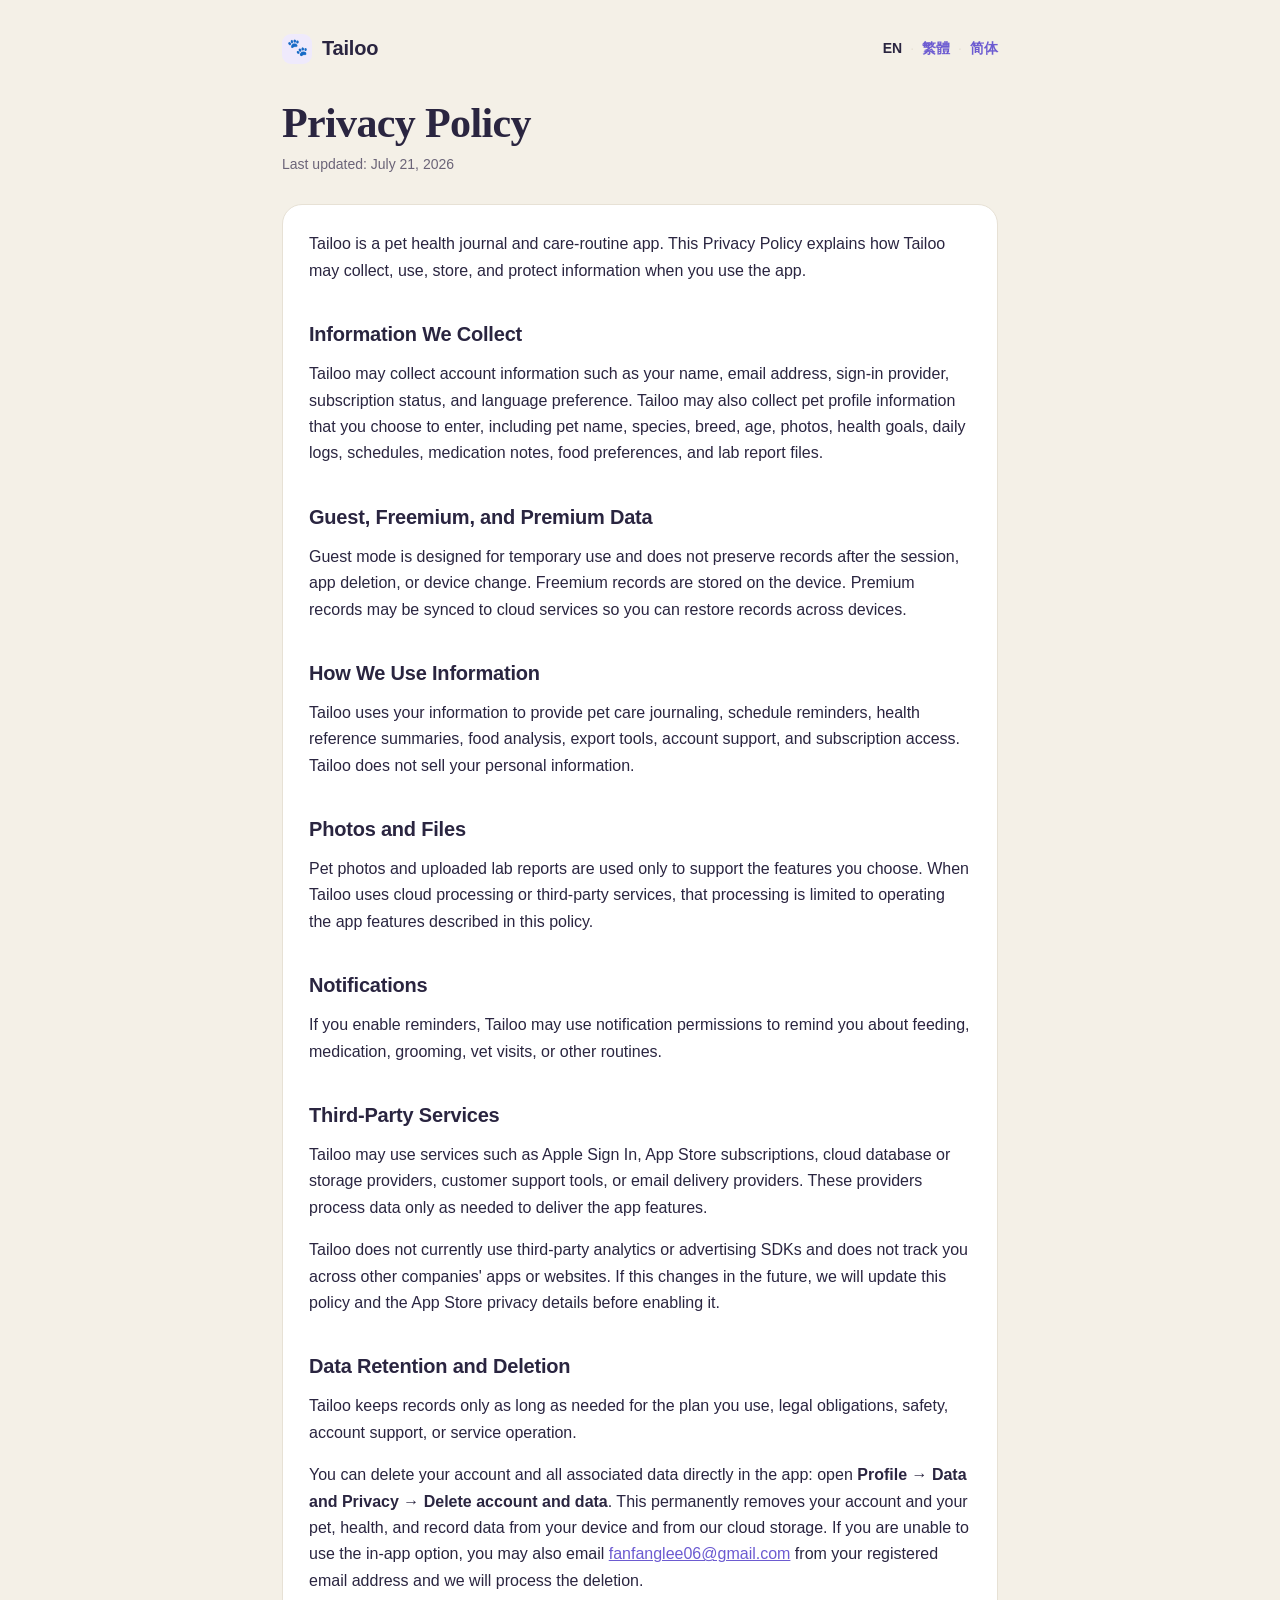
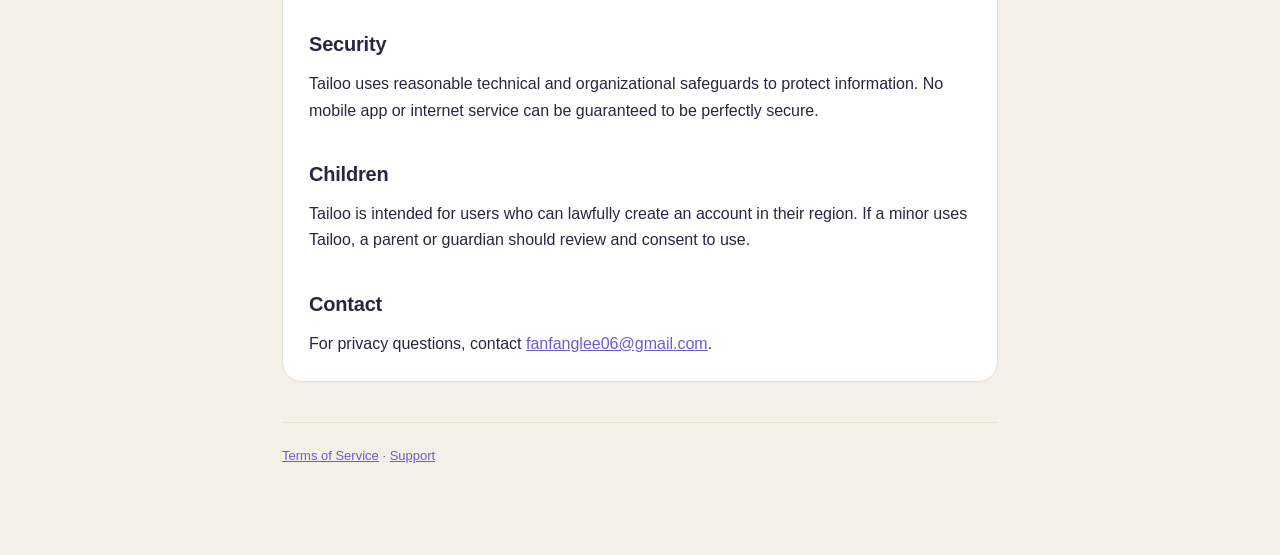
==== en/privacy.html @ 073a435c "Add files via upload" ====
<!DOCTYPE html>
<html lang="en">
<head>
<meta charset="utf-8">
<meta name="viewport" content="width=device-width, initial-scale=1">
<title>Privacy Policy — Tailoo</title>
<meta name="description" content="Tailoo Privacy Policy — how the pet health journal app collects, uses, stores, and protects information.">
<link rel="stylesheet" href="../assets/style.css">
</head>
<body>
<main class="wrap">
  <div class="topbar">
    <a class="brand" href="../index.html"><span class="paw">🐾</span> Tailoo</a>
    <nav class="langnav"><a class="active">EN</a><span class="sep">·</span><a href="../zh-Hant/privacy.html">繁體</a><span class="sep">·</span><a href="../zh-Hans/privacy.html">简体</a></nav>
  </div>

  <h1>Privacy Policy</h1>
  <p class="updated">Last updated: July 21, 2026</p>

  <div class="card">
    <p>Tailoo is a pet health journal and care‑routine app. This Privacy Policy explains how Tailoo may collect, use, store, and protect information when you use the app.</p>

    <h2>Information We Collect</h2>
    <p>Tailoo may collect account information such as your name, email address, sign‑in provider, subscription status, and language preference. Tailoo may also collect pet profile information that you choose to enter, including pet name, species, breed, age, photos, health goals, daily logs, schedules, medication notes, food preferences, and lab report files.</p>

    <h2>Guest, Freemium, and Premium Data</h2>
    <p>Guest mode is designed for temporary use and does not preserve records after the session, app deletion, or device change. Freemium records are stored on the device. Premium records may be synced to cloud services so you can restore records across devices.</p>

    <h2>How We Use Information</h2>
    <p>Tailoo uses your information to provide pet care journaling, schedule reminders, health reference summaries, food analysis, export tools, account support, and subscription access. Tailoo does not sell your personal information.</p>

    <h2>Photos and Files</h2>
    <p>Pet photos and uploaded lab reports are used only to support the features you choose. When Tailoo uses cloud processing or third‑party services, that processing is limited to operating the app features described in this policy.</p>

    <h2>Notifications</h2>
    <p>If you enable reminders, Tailoo may use notification permissions to remind you about feeding, medication, grooming, vet visits, or other routines.</p>

    <h2>Third‑Party Services</h2>
    <p>Tailoo may use services such as Apple Sign In, App Store subscriptions, cloud database or storage providers, customer support tools, or email delivery providers. These providers process data only as needed to deliver the app features.</p>
    <p>Tailoo does not currently use third‑party analytics or advertising SDKs and does not track you across other companies' apps or websites. If this changes in the future, we will update this policy and the App Store privacy details before enabling it.</p>

    <h2>Data Retention and Deletion</h2>
    <p>Tailoo keeps records only as long as needed for the plan you use, legal obligations, safety, account support, or service operation.</p>
    <p>You can delete your account and all associated data directly in the app: open <strong>Profile → Data and Privacy → Delete account and data</strong>. This permanently removes your account and your pet, health, and record data from your device and from our cloud storage. If you are unable to use the in‑app option, you may also email <a href="mailto:fanfanglee06@gmail.com">fanfanglee06@gmail.com</a> from your registered email address and we will process the deletion.</p>

    <h2>Security</h2>
    <p>Tailoo uses reasonable technical and organizational safeguards to protect information. No mobile app or internet service can be guaranteed to be perfectly secure.</p>

    <h2>Children</h2>
    <p>Tailoo is intended for users who can lawfully create an account in their region. If a minor uses Tailoo, a parent or guardian should review and consent to use.</p>

    <h2>Contact</h2>
    <p>For privacy questions, contact <a href="mailto:fanfanglee06@gmail.com">fanfanglee06@gmail.com</a>.</p>
  </div>

  <div class="footer">
    <p><a href="terms.html">Terms of Service</a> · <a href="support.html">Support</a></p>
  </div>
</main>
</body>
</html>
---- assets/style.css ----
:root {
  --bg: #f4f0e7;
  --card: #ffffff;
  --ink: #2a2540;
  --muted: #6b6478;
  --accent: #6c5bd1;
  --accent-soft: #efeafc;
  --line: #e7e1d5;
  --radius: 20px;
  --maxw: 760px;
}

* { box-sizing: border-box; }

html { -webkit-text-size-adjust: 100%; }

body {
  margin: 0;
  background: var(--bg);
  color: var(--ink);
  font-family: -apple-system, BlinkMacSystemFont, "Segoe UI", Roboto,
    "Helvetica Neue", "PingFang TC", "Noto Sans TC", sans-serif;
  line-height: 1.65;
  -webkit-font-smoothing: antialiased;
}

.wrap {
  max-width: var(--maxw);
  margin: 0 auto;
  padding: 32px 22px 72px;
}

/* Brand header */
.brand {
  display: flex;
  align-items: center;
  gap: 10px;
  font-weight: 800;
  font-size: 20px;
  letter-spacing: -0.01em;
  color: var(--ink);
  text-decoration: none;
}
.brand .paw {
  width: 30px; height: 30px;
  display: grid; place-items: center;
  background: var(--accent-soft);
  border-radius: 9px;
  color: var(--accent);
  font-size: 17px;
}

.topbar {
  display: flex;
  align-items: center;
  justify-content: space-between;
  margin-bottom: 34px;
}
.back {
  color: var(--accent);
  text-decoration: none;
  font-weight: 600;
  font-size: 14px;
}
.back:hover { text-decoration: underline; }

/* Language switcher */
.langnav { font-size: 14px; color: var(--muted); display: flex; gap: 8px; align-items: center; }
.langnav a { color: var(--accent); text-decoration: none; font-weight: 600; }
.langnav a:hover { text-decoration: underline; }
.langnav a.active { color: var(--ink); text-decoration: none; cursor: default; }
.langnav .sep { color: var(--line); }

/* Landing language columns */
.langcol-title {
  font-size: 13px; font-weight: 700; letter-spacing: .04em;
  text-transform: uppercase; color: var(--muted); margin: 30px 0 10px;
}

/* Titles */
h1 {
  font-family: Georgia, "Times New Roman", "Songti TC", serif;
  font-size: clamp(30px, 6vw, 42px);
  line-height: 1.15;
  margin: 6px 0 6px;
  letter-spacing: -0.015em;
}
.updated {
  color: var(--muted);
  font-size: 14px;
  margin: 0 0 28px;
}
.lede {
  font-size: 18px;
  color: var(--muted);
  margin: 0 0 30px;
}

h2 {
  font-size: 20px;
  margin: 34px 0 10px;
  letter-spacing: -0.01em;
}

p { margin: 0 0 16px; }
a { color: var(--accent); }

/* Card */
.card {
  background: var(--card);
  border: 1px solid var(--line);
  border-radius: var(--radius);
  padding: 26px 26px 8px;
  box-shadow: 0 1px 0 rgba(42, 37, 64, 0.02);
}

/* Landing link cards */
.grid { display: grid; gap: 14px; margin-top: 8px; }
.linkcard {
  display: flex;
  align-items: center;
  justify-content: space-between;
  gap: 16px;
  background: var(--card);
  border: 1px solid var(--line);
  border-radius: var(--radius);
  padding: 20px 22px;
  text-decoration: none;
  color: var(--ink);
  transition: transform .12s ease, border-color .12s ease;
}
.linkcard:hover { transform: translateY(-1px); border-color: var(--accent); }
.linkcard .t { display: block; font-weight: 700; font-size: 17px; }
.linkcard .d { display: block; color: var(--muted); font-size: 14px; margin-top: 3px; }
.linkcard .arrow { color: var(--accent); font-size: 20px; }

/* Callout */
.note {
  background: var(--accent-soft);
  border-radius: 14px;
  padding: 16px 18px;
  color: #40357a;
  font-size: 15px;
  margin: 20px 0;
}

.footer {
  margin-top: 40px;
  padding-top: 22px;
  border-top: 1px solid var(--line);
  color: var(--muted);
  font-size: 13px;
}
.footer a { color: var(--accent); }

code, .mono {
  font-family: ui-monospace, SFMono-Regular, Menlo, monospace;
  background: rgba(108, 91, 209, 0.08);
  padding: 1px 6px;
  border-radius: 6px;
  font-size: 0.92em;
}
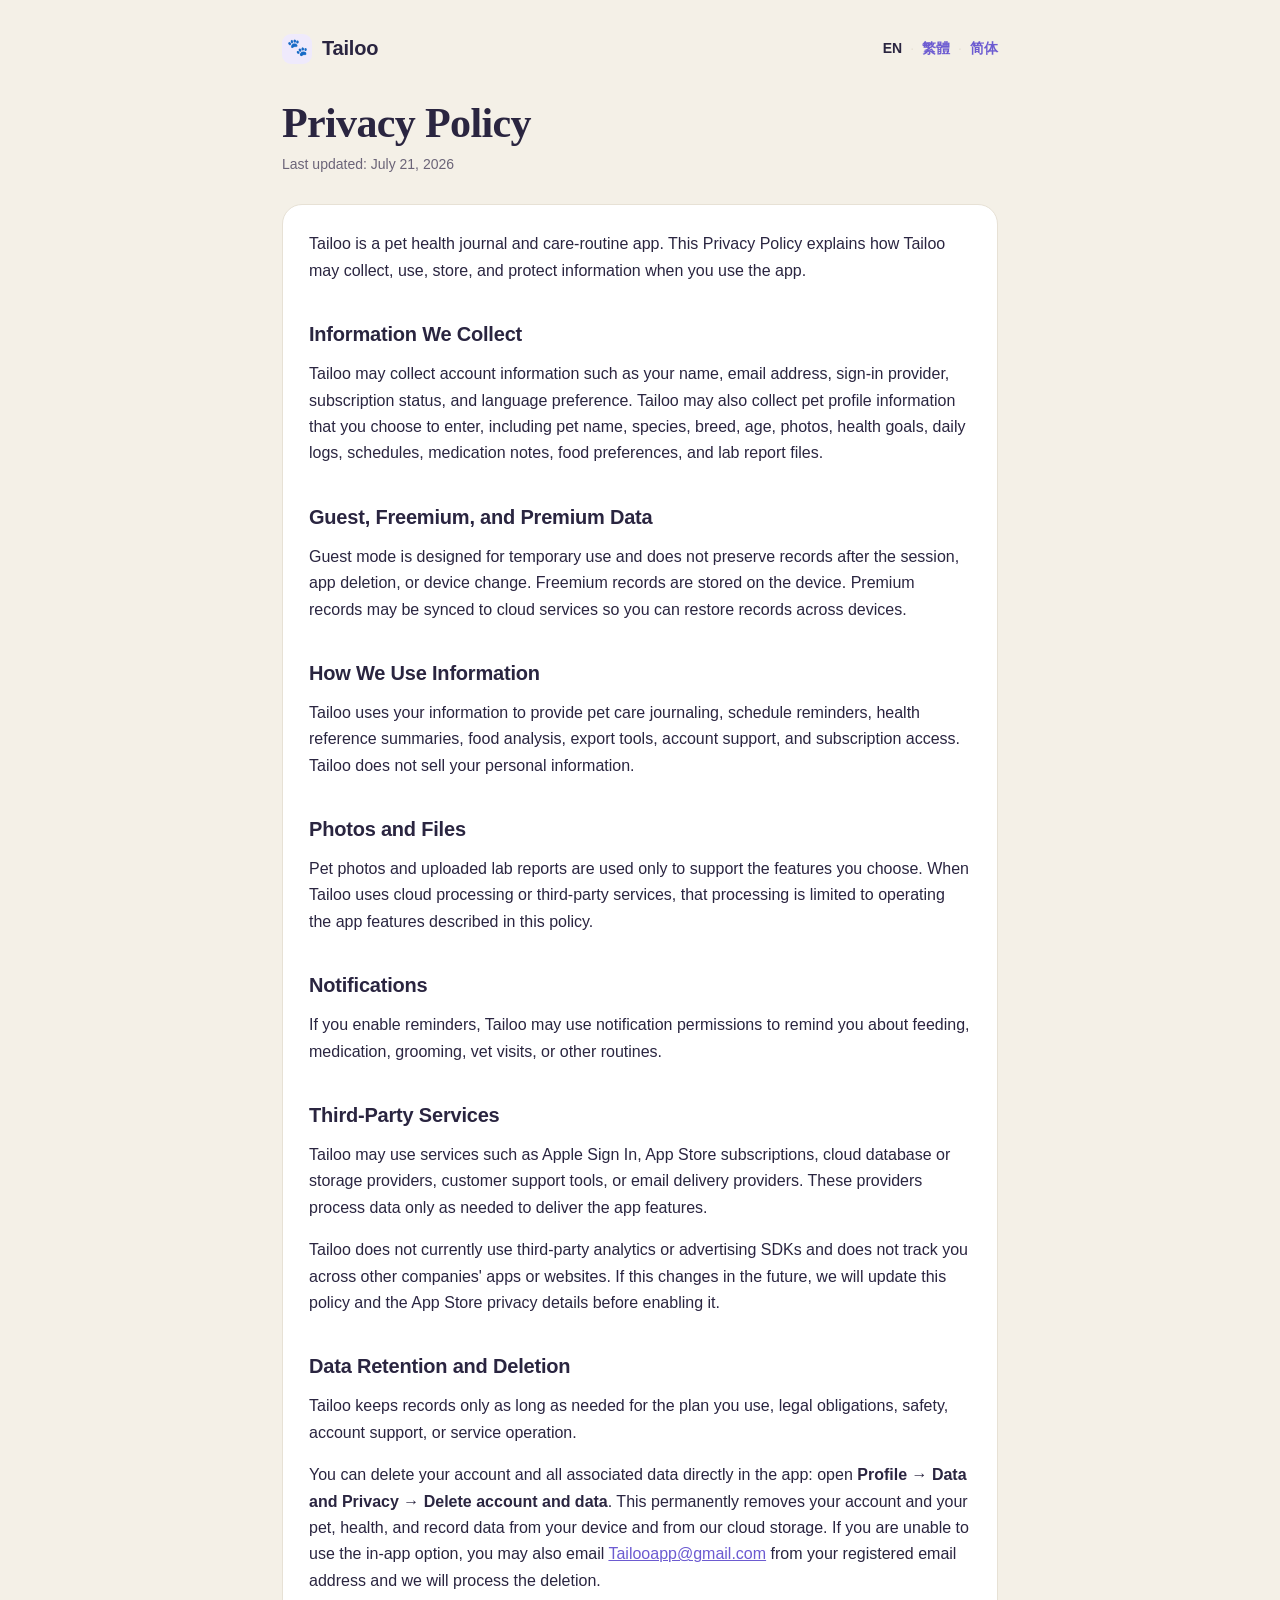
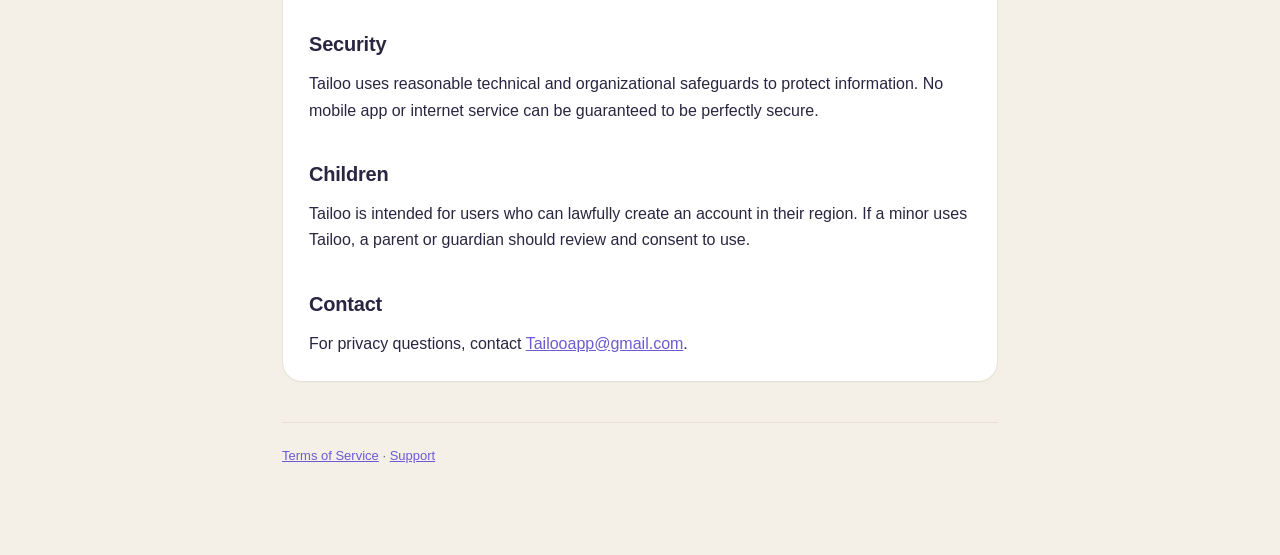
==== commit d1a9ccf9: "Switch contact address to Tailooapp@gmail.com" ====
--- a/en/privacy.html
+++ b/en/privacy.html
@@ -41,7 +41,7 @@
 
     <h2>Data Retention and Deletion</h2>
     <p>Tailoo keeps records only as long as needed for the plan you use, legal obligations, safety, account support, or service operation.</p>
-    <p>You can delete your account and all associated data directly in the app: open <strong>Profile → Data and Privacy → Delete account and data</strong>. This permanently removes your account and your pet, health, and record data from your device and from our cloud storage. If you are unable to use the in‑app option, you may also email <a href="mailto:fanfanglee06@gmail.com">fanfanglee06@gmail.com</a> from your registered email address and we will process the deletion.</p>
+    <p>You can delete your account and all associated data directly in the app: open <strong>Profile → Data and Privacy → Delete account and data</strong>. This permanently removes your account and your pet, health, and record data from your device and from our cloud storage. If you are unable to use the in‑app option, you may also email <a href="mailto:Tailooapp@gmail.com">Tailooapp@gmail.com</a> from your registered email address and we will process the deletion.</p>
 
     <h2>Security</h2>
     <p>Tailoo uses reasonable technical and organizational safeguards to protect information. No mobile app or internet service can be guaranteed to be perfectly secure.</p>
@@ -50,7 +50,7 @@
     <p>Tailoo is intended for users who can lawfully create an account in their region. If a minor uses Tailoo, a parent or guardian should review and consent to use.</p>
 
     <h2>Contact</h2>
-    <p>For privacy questions, contact <a href="mailto:fanfanglee06@gmail.com">fanfanglee06@gmail.com</a>.</p>
+    <p>For privacy questions, contact <a href="mailto:Tailooapp@gmail.com">Tailooapp@gmail.com</a>.</p>
   </div>
 
   <div class="footer">
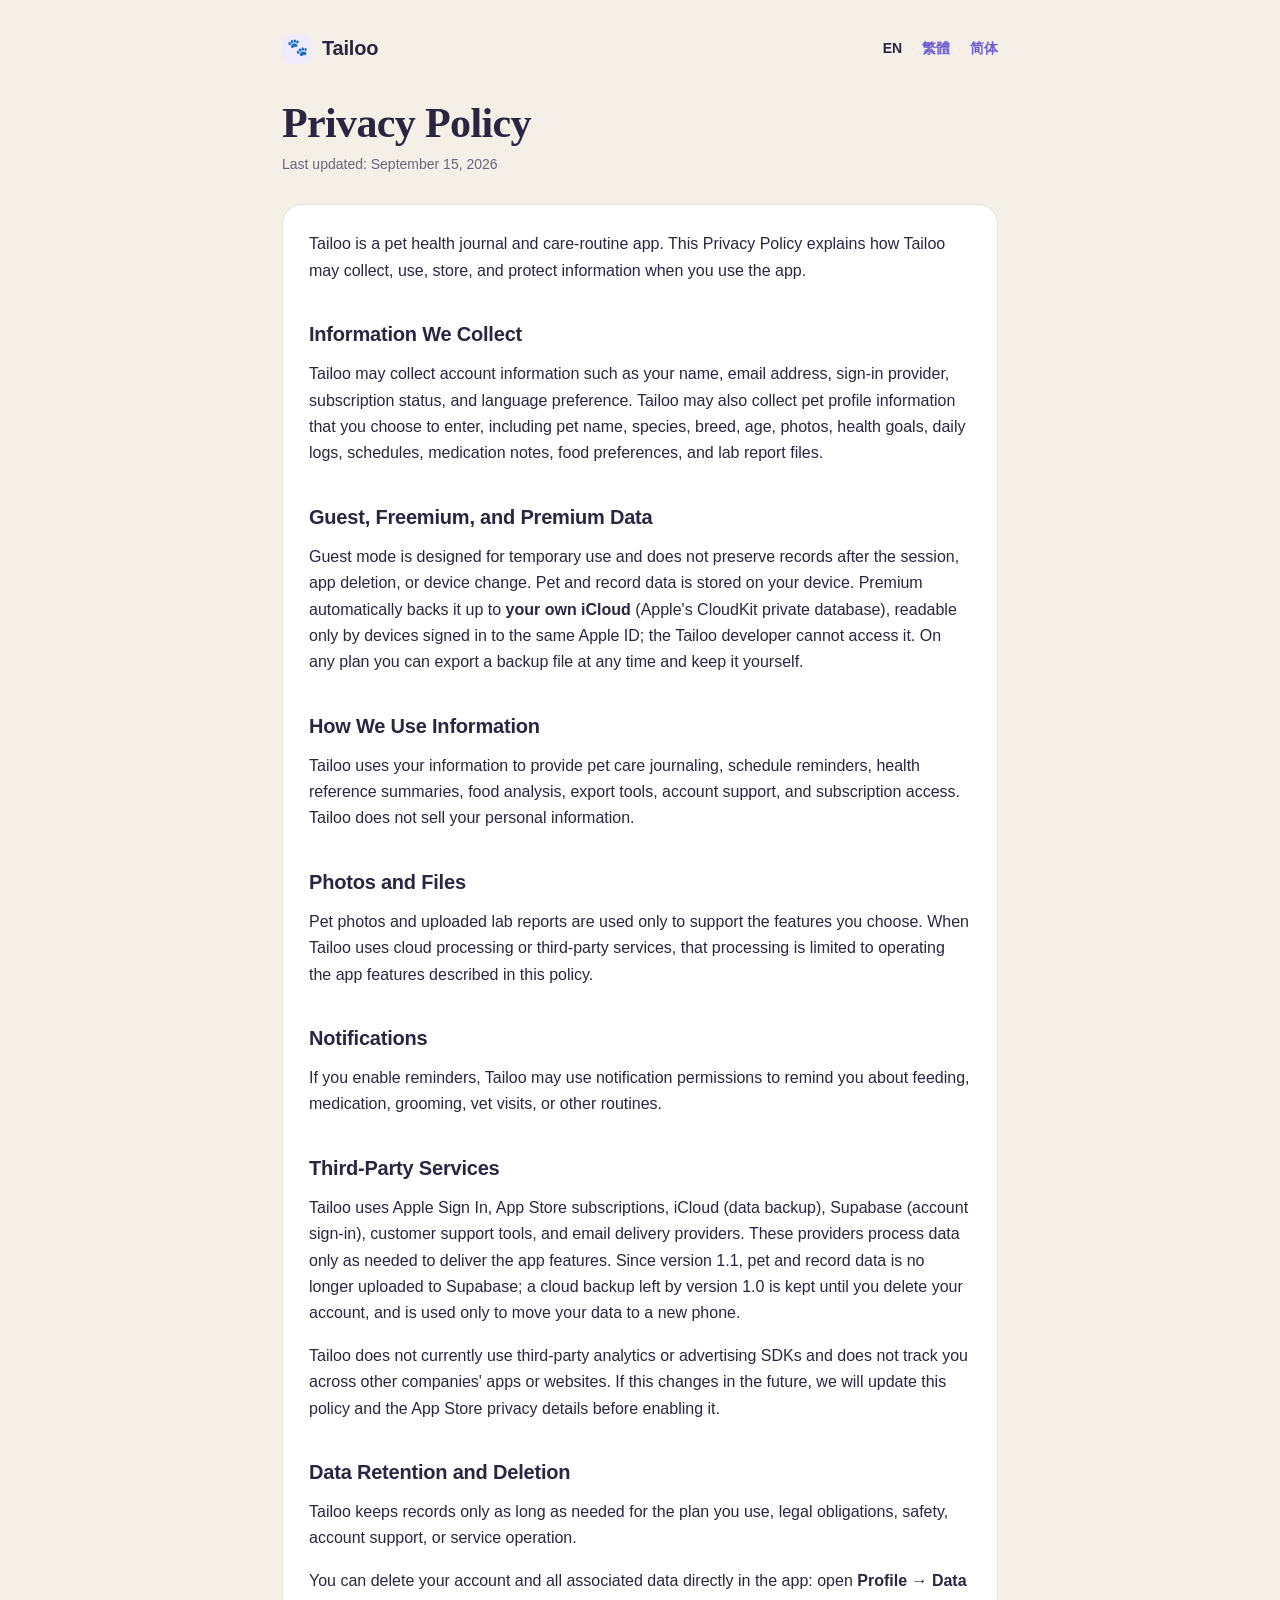
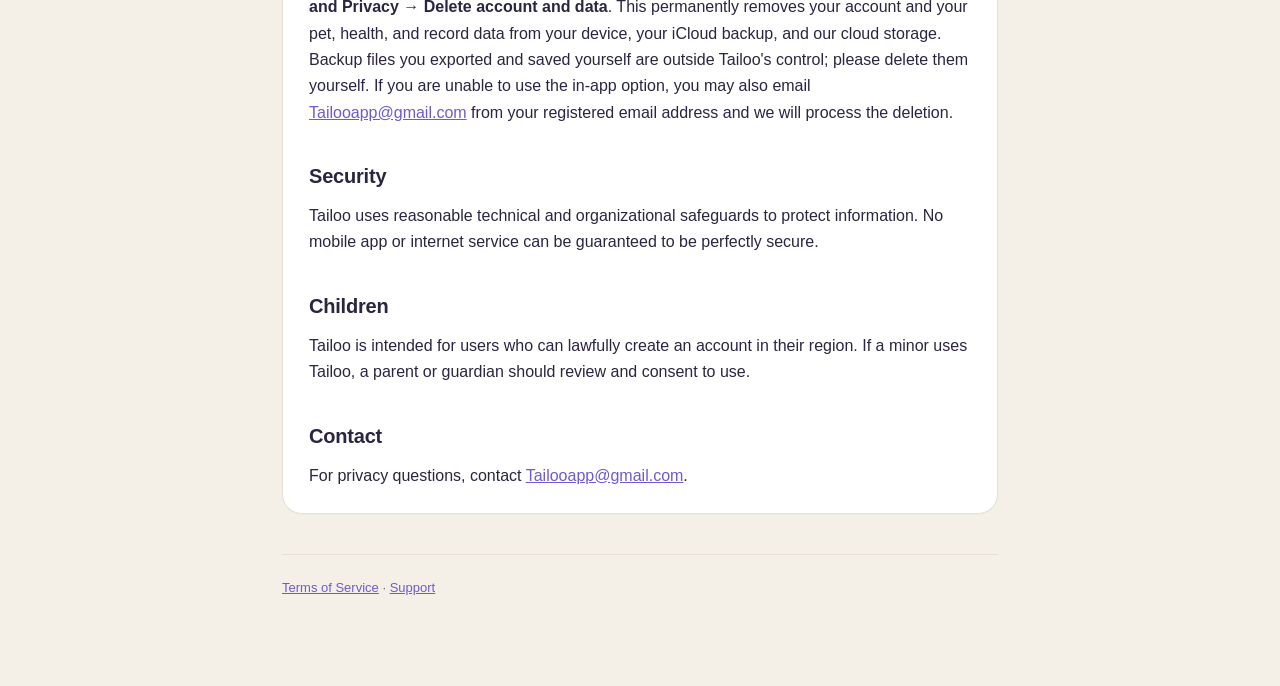
==== commit b94eb1dc: "Add files via upload" ====
--- a/en/privacy.html
+++ b/en/privacy.html
@@ -15,7 +15,7 @@
   </div>
 
   <h1>Privacy Policy</h1>
-  <p class="updated">Last updated: July 21, 2026</p>
+  <p class="updated">Last updated: September 15, 2026</p>
 
   <div class="card">
     <p>Tailoo is a pet health journal and care‑routine app. This Privacy Policy explains how Tailoo may collect, use, store, and protect information when you use the app.</p>
@@ -24,7 +24,7 @@
     <p>Tailoo may collect account information such as your name, email address, sign‑in provider, subscription status, and language preference. Tailoo may also collect pet profile information that you choose to enter, including pet name, species, breed, age, photos, health goals, daily logs, schedules, medication notes, food preferences, and lab report files.</p>
 
     <h2>Guest, Freemium, and Premium Data</h2>
-    <p>Guest mode is designed for temporary use and does not preserve records after the session, app deletion, or device change. Freemium records are stored on the device. Premium records may be synced to cloud services so you can restore records across devices.</p>
+    <p>Guest mode is designed for temporary use and does not preserve records after the session, app deletion, or device change. Pet and record data is stored on your device. Premium automatically backs it up to <strong>your own iCloud</strong> (Apple's CloudKit private database), readable only by devices signed in to the same Apple ID; the Tailoo developer cannot access it. On any plan you can export a backup file at any time and keep it yourself.</p>
 
     <h2>How We Use Information</h2>
     <p>Tailoo uses your information to provide pet care journaling, schedule reminders, health reference summaries, food analysis, export tools, account support, and subscription access. Tailoo does not sell your personal information.</p>
@@ -36,12 +36,12 @@
     <p>If you enable reminders, Tailoo may use notification permissions to remind you about feeding, medication, grooming, vet visits, or other routines.</p>
 
     <h2>Third‑Party Services</h2>
-    <p>Tailoo may use services such as Apple Sign In, App Store subscriptions, cloud database or storage providers, customer support tools, or email delivery providers. These providers process data only as needed to deliver the app features.</p>
+    <p>Tailoo uses Apple Sign In, App Store subscriptions, iCloud (data backup), Supabase (account sign-in), customer support tools, and email delivery providers. These providers process data only as needed to deliver the app features. Since version 1.1, pet and record data is no longer uploaded to Supabase; a cloud backup left by version 1.0 is kept until you delete your account, and is used only to move your data to a new phone.</p>
     <p>Tailoo does not currently use third‑party analytics or advertising SDKs and does not track you across other companies' apps or websites. If this changes in the future, we will update this policy and the App Store privacy details before enabling it.</p>
 
     <h2>Data Retention and Deletion</h2>
     <p>Tailoo keeps records only as long as needed for the plan you use, legal obligations, safety, account support, or service operation.</p>
-    <p>You can delete your account and all associated data directly in the app: open <strong>Profile → Data and Privacy → Delete account and data</strong>. This permanently removes your account and your pet, health, and record data from your device and from our cloud storage. If you are unable to use the in‑app option, you may also email <a href="mailto:Tailooapp@gmail.com">Tailooapp@gmail.com</a> from your registered email address and we will process the deletion.</p>
+    <p>You can delete your account and all associated data directly in the app: open <strong>Profile → Data and Privacy → Delete account and data</strong>. This permanently removes your account and your pet, health, and record data from your device, your iCloud backup, and our cloud storage. Backup files you exported and saved yourself are outside Tailoo's control; please delete them yourself. If you are unable to use the in‑app option, you may also email <a href="mailto:Tailooapp@gmail.com">Tailooapp@gmail.com</a> from your registered email address and we will process the deletion.</p>
 
     <h2>Security</h2>
     <p>Tailoo uses reasonable technical and organizational safeguards to protect information. No mobile app or internet service can be guaranteed to be perfectly secure.</p>
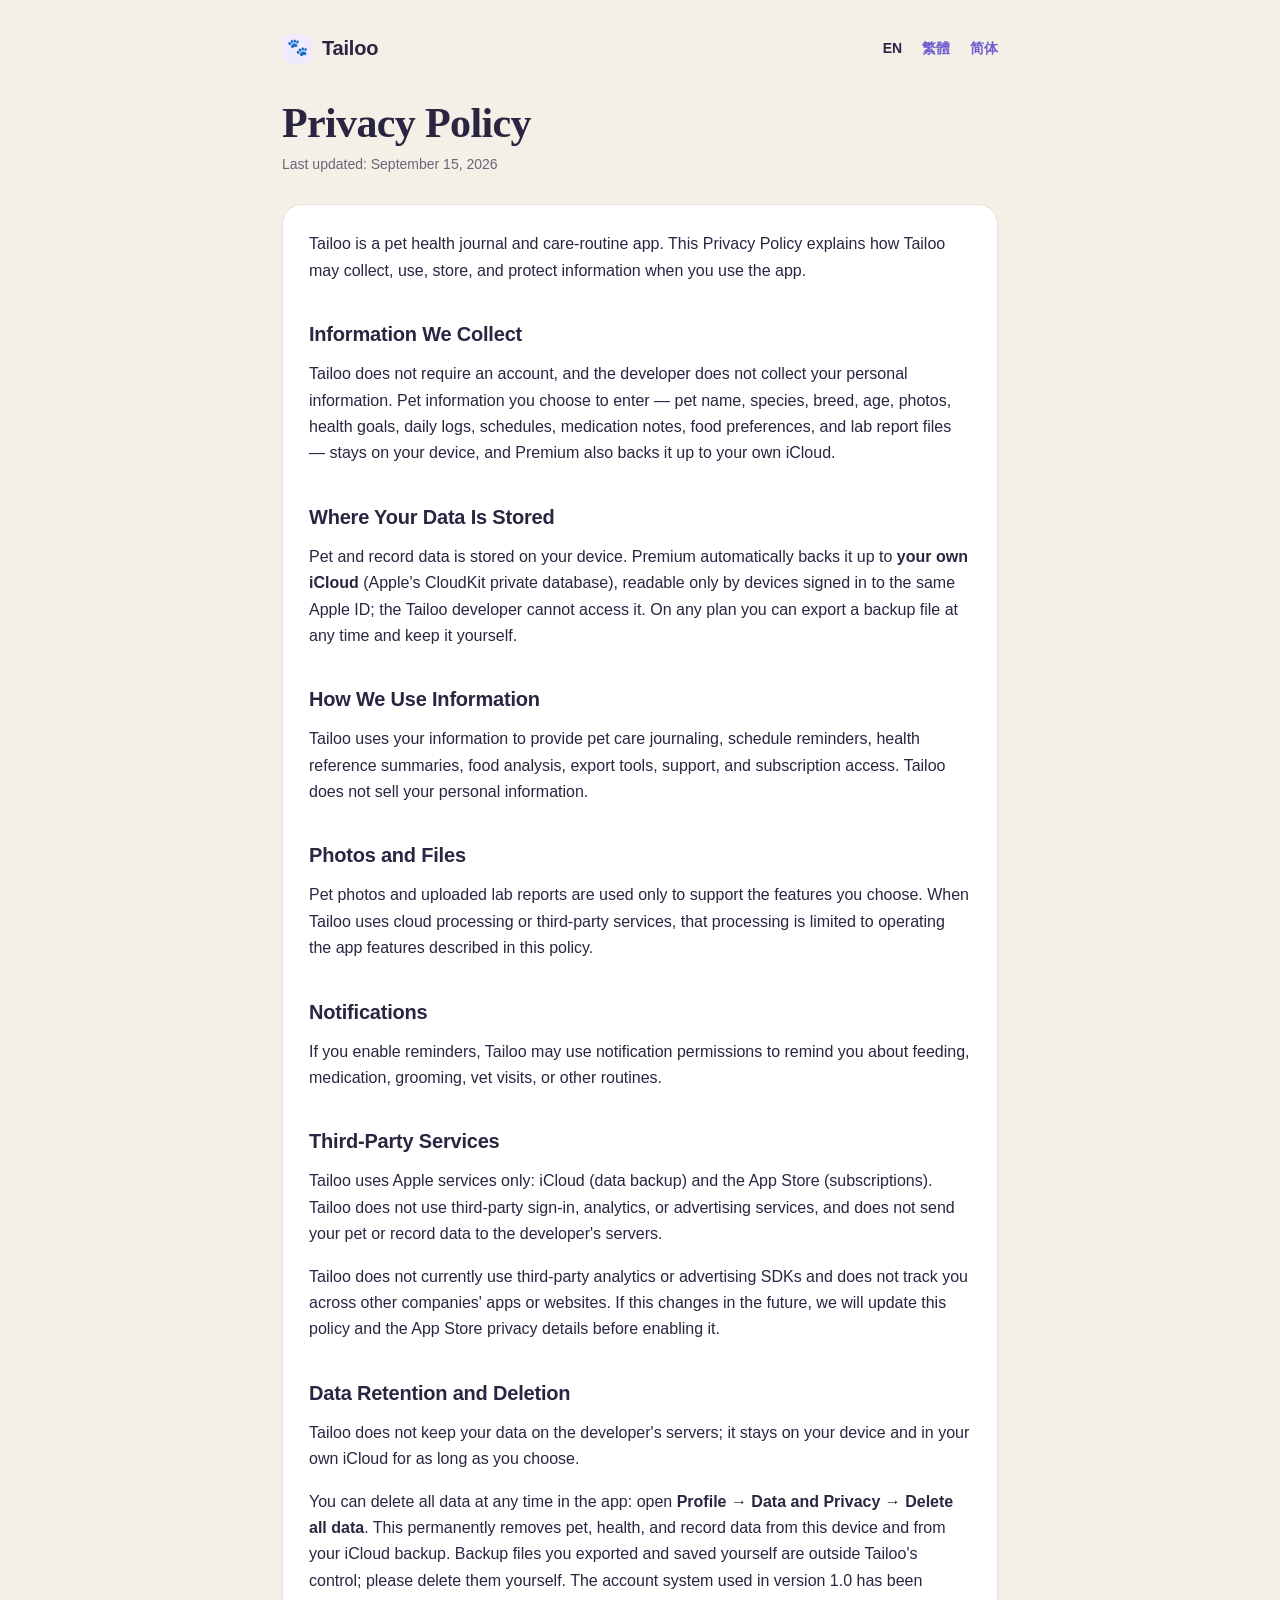
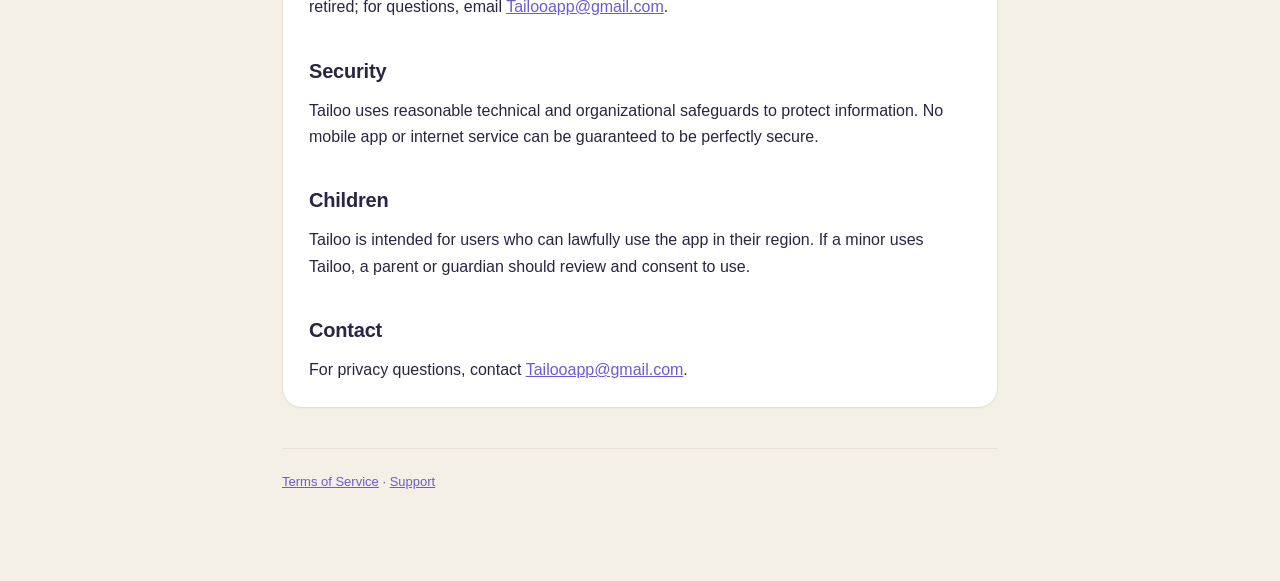
==== commit 973ae25c: "Add files via upload" ====
--- a/en/privacy.html
+++ b/en/privacy.html
@@ -21,13 +21,13 @@
     <p>Tailoo is a pet health journal and care‑routine app. This Privacy Policy explains how Tailoo may collect, use, store, and protect information when you use the app.</p>
 
     <h2>Information We Collect</h2>
-    <p>Tailoo may collect account information such as your name, email address, sign‑in provider, subscription status, and language preference. Tailoo may also collect pet profile information that you choose to enter, including pet name, species, breed, age, photos, health goals, daily logs, schedules, medication notes, food preferences, and lab report files.</p>
+    <p>Tailoo does not require an account, and the developer does not collect your personal information. Pet information you choose to enter — pet name, species, breed, age, photos, health goals, daily logs, schedules, medication notes, food preferences, and lab report files — stays on your device, and Premium also backs it up to your own iCloud.</p>
 
-    <h2>Guest, Freemium, and Premium Data</h2>
-    <p>Guest mode is designed for temporary use and does not preserve records after the session, app deletion, or device change. Pet and record data is stored on your device. Premium automatically backs it up to <strong>your own iCloud</strong> (Apple's CloudKit private database), readable only by devices signed in to the same Apple ID; the Tailoo developer cannot access it. On any plan you can export a backup file at any time and keep it yourself.</p>
+    <h2>Where Your Data Is Stored</h2>
+    <p>Pet and record data is stored on your device. Premium automatically backs it up to <strong>your own iCloud</strong> (Apple's CloudKit private database), readable only by devices signed in to the same Apple ID; the Tailoo developer cannot access it. On any plan you can export a backup file at any time and keep it yourself.</p>
 
     <h2>How We Use Information</h2>
-    <p>Tailoo uses your information to provide pet care journaling, schedule reminders, health reference summaries, food analysis, export tools, account support, and subscription access. Tailoo does not sell your personal information.</p>
+    <p>Tailoo uses your information to provide pet care journaling, schedule reminders, health reference summaries, food analysis, export tools, support, and subscription access. Tailoo does not sell your personal information.</p>
 
     <h2>Photos and Files</h2>
     <p>Pet photos and uploaded lab reports are used only to support the features you choose. When Tailoo uses cloud processing or third‑party services, that processing is limited to operating the app features described in this policy.</p>
@@ -36,18 +36,18 @@
     <p>If you enable reminders, Tailoo may use notification permissions to remind you about feeding, medication, grooming, vet visits, or other routines.</p>
 
     <h2>Third‑Party Services</h2>
-    <p>Tailoo uses Apple Sign In, App Store subscriptions, iCloud (data backup), Supabase (account sign-in), customer support tools, and email delivery providers. These providers process data only as needed to deliver the app features. Since version 1.1, pet and record data is no longer uploaded to Supabase; a cloud backup left by version 1.0 is kept until you delete your account, and is used only to move your data to a new phone.</p>
+    <p>Tailoo uses Apple services only: iCloud (data backup) and the App Store (subscriptions). Tailoo does not use third‑party sign‑in, analytics, or advertising services, and does not send your pet or record data to the developer's servers.</p>
     <p>Tailoo does not currently use third‑party analytics or advertising SDKs and does not track you across other companies' apps or websites. If this changes in the future, we will update this policy and the App Store privacy details before enabling it.</p>
 
     <h2>Data Retention and Deletion</h2>
-    <p>Tailoo keeps records only as long as needed for the plan you use, legal obligations, safety, account support, or service operation.</p>
-    <p>You can delete your account and all associated data directly in the app: open <strong>Profile → Data and Privacy → Delete account and data</strong>. This permanently removes your account and your pet, health, and record data from your device, your iCloud backup, and our cloud storage. Backup files you exported and saved yourself are outside Tailoo's control; please delete them yourself. If you are unable to use the in‑app option, you may also email <a href="mailto:Tailooapp@gmail.com">Tailooapp@gmail.com</a> from your registered email address and we will process the deletion.</p>
+    <p>Tailoo does not keep your data on the developer's servers; it stays on your device and in your own iCloud for as long as you choose.</p>
+    <p>You can delete all data at any time in the app: open <strong>Profile → Data and Privacy → Delete all data</strong>. This permanently removes pet, health, and record data from this device and from your iCloud backup. Backup files you exported and saved yourself are outside Tailoo's control; please delete them yourself. The account system used in version 1.0 has been retired; for questions, email <a href="mailto:Tailooapp@gmail.com">Tailooapp@gmail.com</a>.</p>
 
     <h2>Security</h2>
     <p>Tailoo uses reasonable technical and organizational safeguards to protect information. No mobile app or internet service can be guaranteed to be perfectly secure.</p>
 
     <h2>Children</h2>
-    <p>Tailoo is intended for users who can lawfully create an account in their region. If a minor uses Tailoo, a parent or guardian should review and consent to use.</p>
+    <p>Tailoo is intended for users who can lawfully use the app in their region. If a minor uses Tailoo, a parent or guardian should review and consent to use.</p>
 
     <h2>Contact</h2>
     <p>For privacy questions, contact <a href="mailto:Tailooapp@gmail.com">Tailooapp@gmail.com</a>.</p>
